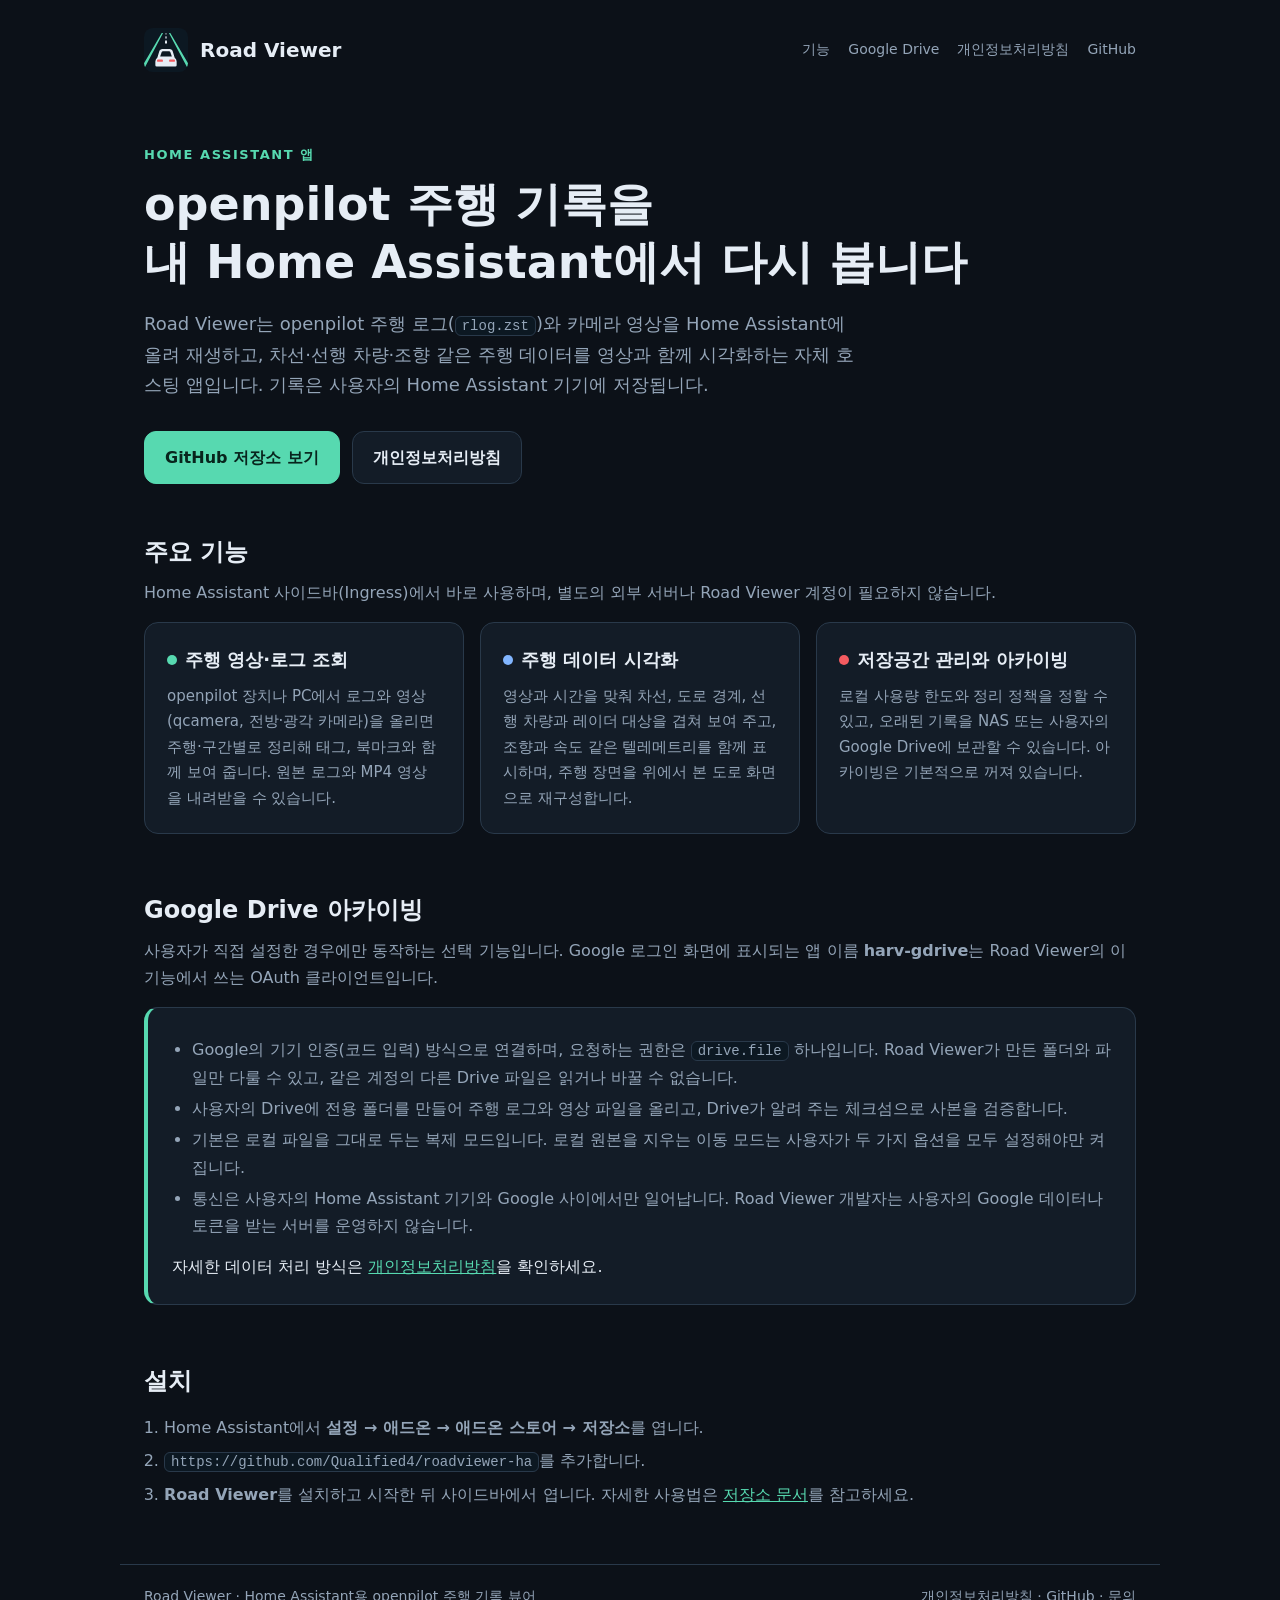
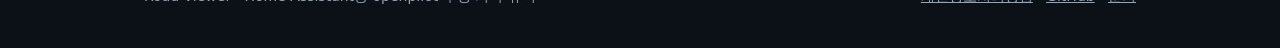
==== docs/index.html @ 6c949504 "docs: GitHub Pages homepage and privacy policy A static homepage for roadviewer.prandiel.dev and a K" ====
<!doctype html>
<html lang="ko">
<head>
<meta charset="utf-8">
<meta name="viewport" content="width=device-width,initial-scale=1">
<title>Road Viewer — Home Assistant용 openpilot 주행 기록 뷰어</title>
<meta name="description" content="Road Viewer는 Home Assistant에서 openpilot 주행 영상과 로그를 조회하고 주행 데이터를 시각화하며, 선택적으로 Google Drive에 보관하는 자체 호스팅 앱입니다.">
<link rel="icon" href="data:image/svg+xml,%3Csvg xmlns='http://www.w3.org/2000/svg' viewBox='0 0 256 256'%3E%3Crect width='256' height='256' rx='52' fill='%230c1822'/%3E%3Cpath d='M0 205 103 29h8L0 239Zm256 0L153 29h-8l111 210Z' fill='%2357d9b0'/%3E%3Cpath d='m78 171 10-33q4-16 20-16h40q16 0 20 16l10 33q12 10 12 24v21q0 8-8 8H74q-8 0-8-8v-21q0-14 12-24Z' fill='%23e6edf5'/%3E%3C/svg%3E">
<style>
:root{color-scheme:dark;--bg:#0c1118;--panel:#131c27;--text:#e6edf5;--muted:#94a5b8;--line:#29394a;--lane:#57d9b0;--edge:#f45b60;--lead:#81b5ff}
*{box-sizing:border-box}
body{margin:0;background:var(--bg);color:var(--text);font:16px/1.7 system-ui,-apple-system,"Segoe UI","Apple SD Gothic Neo","Malgun Gothic",sans-serif}
a{color:var(--lane)}
main,header,footer{max-width:1040px;margin:auto;padding:0 24px}
header{display:flex;align-items:center;justify-content:space-between;flex-wrap:wrap;gap:16px;padding-top:28px}
.brand{display:flex;align-items:center;gap:12px;color:var(--text);text-decoration:none;font-weight:700;font-size:20px}
.brand svg{width:44px;height:44px;flex-shrink:0}
nav{display:flex;flex-wrap:wrap;gap:18px;font-size:14px}
nav a{color:var(--muted);text-decoration:none}
nav a:hover{color:var(--text)}
.hero{padding:72px 0 48px}
.eyebrow{color:var(--lane);font-size:13px;font-weight:700;letter-spacing:.12em}
h1{font-size:clamp(30px,5vw,46px);line-height:1.25;margin:10px 0 18px}
.lead{color:var(--muted);font-size:18px;max-width:720px;margin:0}
.actions{display:flex;flex-wrap:wrap;gap:12px;margin-top:30px}
.button{display:inline-block;padding:12px 20px;border-radius:12px;text-decoration:none;font-weight:600;border:1px solid var(--line);color:var(--text);background:var(--panel)}
.button.primary{background:var(--lane);border-color:var(--lane);color:#08251d}
.grid{display:grid;grid-template-columns:repeat(auto-fit,minmax(280px,1fr));gap:16px;margin:16px 0 56px}
.card{background:var(--panel);border:1px solid var(--line);border-radius:14px;padding:22px}
.card h3{margin:0 0 8px;font-size:18px}
.card p{margin:0;color:var(--muted);font-size:15px}
.dot{display:inline-block;width:10px;height:10px;border-radius:50%;margin-right:8px;vertical-align:1px}
section h2{font-size:24px;margin:0 0 6px}
section>p{color:var(--muted);margin:0 0 4px}
.drive{background:var(--panel);border:1px solid var(--line);border-left:4px solid var(--lane);border-radius:14px;padding:24px;margin:16px 0 56px}
.drive ul{margin:0;padding-left:20px;color:var(--muted)}
.drive li{margin:4px 0}
.drive p{margin:14px 0 0}
code{background:#0c1822;border:1px solid var(--line);border-radius:6px;padding:1px 6px;font-size:14px}
ol.steps{color:var(--muted);padding-left:20px;margin:12px 0 56px}
ol.steps li{margin:6px 0}
footer{border-top:1px solid var(--line);padding-top:20px;padding-bottom:40px;color:var(--muted);font-size:14px;display:flex;flex-wrap:wrap;gap:8px 20px;justify-content:space-between}
footer a{color:var(--muted)}
</style>
</head>
<body>
<header>
 <a class="brand" href="./">
  <svg viewBox="0 0 256 256" aria-hidden="true"><defs><clipPath id="tile"><rect width="256" height="256" rx="52"/></clipPath></defs><g clip-path="url(#tile)"><rect width="256" height="256" fill="#0c1822"/><path d="M0 205 103 29h8L0 239Zm256 0L153 29h-8l111 210Z" fill="#57d9b0"/><path d="m126 29-.5 9h5l-.5-9Zm-1 19-1 13h8l-1-13Zm-2 25-1 17h12l-1-17Z" fill="#e6edf5"/><path d="m78 171 10-33q4-16 20-16h40q16 0 20 16l10 33q12 10 12 24v21q0 8-8 8H74q-8 0-8-8v-21q0-14 12-24Z" fill="#e6edf5"/><path d="m94 166 9-26q2-5 7-5h36q5 0 7 5l9 26Z" fill="#0c1822"/><rect x="76" y="183" width="34" height="14" rx="5" fill="#f45b60"/><rect x="146" y="183" width="34" height="14" rx="5" fill="#f45b60"/></g></svg>
  Road Viewer
 </a>
 <nav aria-label="주요 링크"><a href="#features">기능</a><a href="#google-drive">Google Drive</a><a href="privacy.html">개인정보처리방침</a><a href="https://github.com/Qualified4/roadviewer-ha">GitHub</a></nav>
</header>
<main>
 <section class="hero">
  <div class="eyebrow">HOME ASSISTANT 앱</div>
  <h1>openpilot 주행 기록을<br>내 Home Assistant에서 다시 봅니다</h1>
  <p class="lead">Road Viewer는 openpilot 주행 로그(<code>rlog.zst</code>)와 카메라 영상을 Home Assistant에 올려 재생하고, 차선·선행 차량·조향 같은 주행 데이터를 영상과 함께 시각화하는 자체 호스팅 앱입니다. 기록은 사용자의 Home Assistant 기기에 저장됩니다.</p>
  <div class="actions"><a class="button primary" href="https://github.com/Qualified4/roadviewer-ha">GitHub 저장소 보기</a><a class="button" href="privacy.html">개인정보처리방침</a></div>
 </section>

 <section id="features">
  <h2>주요 기능</h2>
  <p>Home Assistant 사이드바(Ingress)에서 바로 사용하며, 별도의 외부 서버나 Road Viewer 계정이 필요하지 않습니다.</p>
  <div class="grid">
   <article class="card"><h3><span class="dot" style="background:var(--lane)"></span>주행 영상·로그 조회</h3><p>openpilot 장치나 PC에서 로그와 영상(qcamera, 전방·광각 카메라)을 올리면 주행·구간별로 정리해 태그, 북마크와 함께 보여 줍니다. 원본 로그와 MP4 영상을 내려받을 수 있습니다.</p></article>
   <article class="card"><h3><span class="dot" style="background:var(--lead)"></span>주행 데이터 시각화</h3><p>영상과 시간을 맞춰 차선, 도로 경계, 선행 차량과 레이더 대상을 겹쳐 보여 주고, 조향과 속도 같은 텔레메트리를 함께 표시하며, 주행 장면을 위에서 본 도로 화면으로 재구성합니다.</p></article>
   <article class="card"><h3><span class="dot" style="background:var(--edge)"></span>저장공간 관리와 아카이빙</h3><p>로컬 사용량 한도와 정리 정책을 정할 수 있고, 오래된 기록을 NAS 또는 사용자의 Google Drive에 보관할 수 있습니다. 아카이빙은 기본적으로 꺼져 있습니다.</p></article>
  </div>
 </section>

 <section id="google-drive">
  <h2>Google Drive 아카이빙</h2>
  <p>사용자가 직접 설정한 경우에만 동작하는 선택 기능입니다. Google 로그인 화면에 표시되는 앱 이름 <strong>harv-gdrive</strong>는 Road Viewer의 이 기능에서 쓰는 OAuth 클라이언트입니다.</p>
  <div class="drive">
   <ul>
    <li>Google의 기기 인증(코드 입력) 방식으로 연결하며, 요청하는 권한은 <code>drive.file</code> 하나입니다. Road Viewer가 만든 폴더와 파일만 다룰 수 있고, 같은 계정의 다른 Drive 파일은 읽거나 바꿀 수 없습니다.</li>
    <li>사용자의 Drive에 전용 폴더를 만들어 주행 로그와 영상 파일을 올리고, Drive가 알려 주는 체크섬으로 사본을 검증합니다.</li>
    <li>기본은 로컬 파일을 그대로 두는 복제 모드입니다. 로컬 원본을 지우는 이동 모드는 사용자가 두 가지 옵션을 모두 설정해야만 켜집니다.</li>
    <li>통신은 사용자의 Home Assistant 기기와 Google 사이에서만 일어납니다. Road Viewer 개발자는 사용자의 Google 데이터나 토큰을 받는 서버를 운영하지 않습니다.</li>
   </ul>
   <p>자세한 데이터 처리 방식은 <a href="privacy.html">개인정보처리방침</a>을 확인하세요.</p>
  </div>
 </section>

 <section id="install">
  <h2>설치</h2>
  <ol class="steps">
   <li>Home Assistant에서 <strong>설정 → 애드온 → 애드온 스토어 → 저장소</strong>를 엽니다.</li>
   <li><code>https://github.com/Qualified4/roadviewer-ha</code>를 추가합니다.</li>
   <li><strong>Road Viewer</strong>를 설치하고 시작한 뒤 사이드바에서 엽니다. 자세한 사용법은 <a href="https://github.com/Qualified4/roadviewer-ha">저장소 문서</a>를 참고하세요.</li>
  </ol>
 </section>
</main>
<footer>
 <span>Road Viewer · Home Assistant용 openpilot 주행 기록 뷰어</span>
 <span><a href="privacy.html">개인정보처리방침</a> · <a href="https://github.com/Qualified4/roadviewer-ha">GitHub</a> · <a href="https://github.com/Qualified4/roadviewer-ha/issues">문의</a></span>
</footer>
</body>
</html>
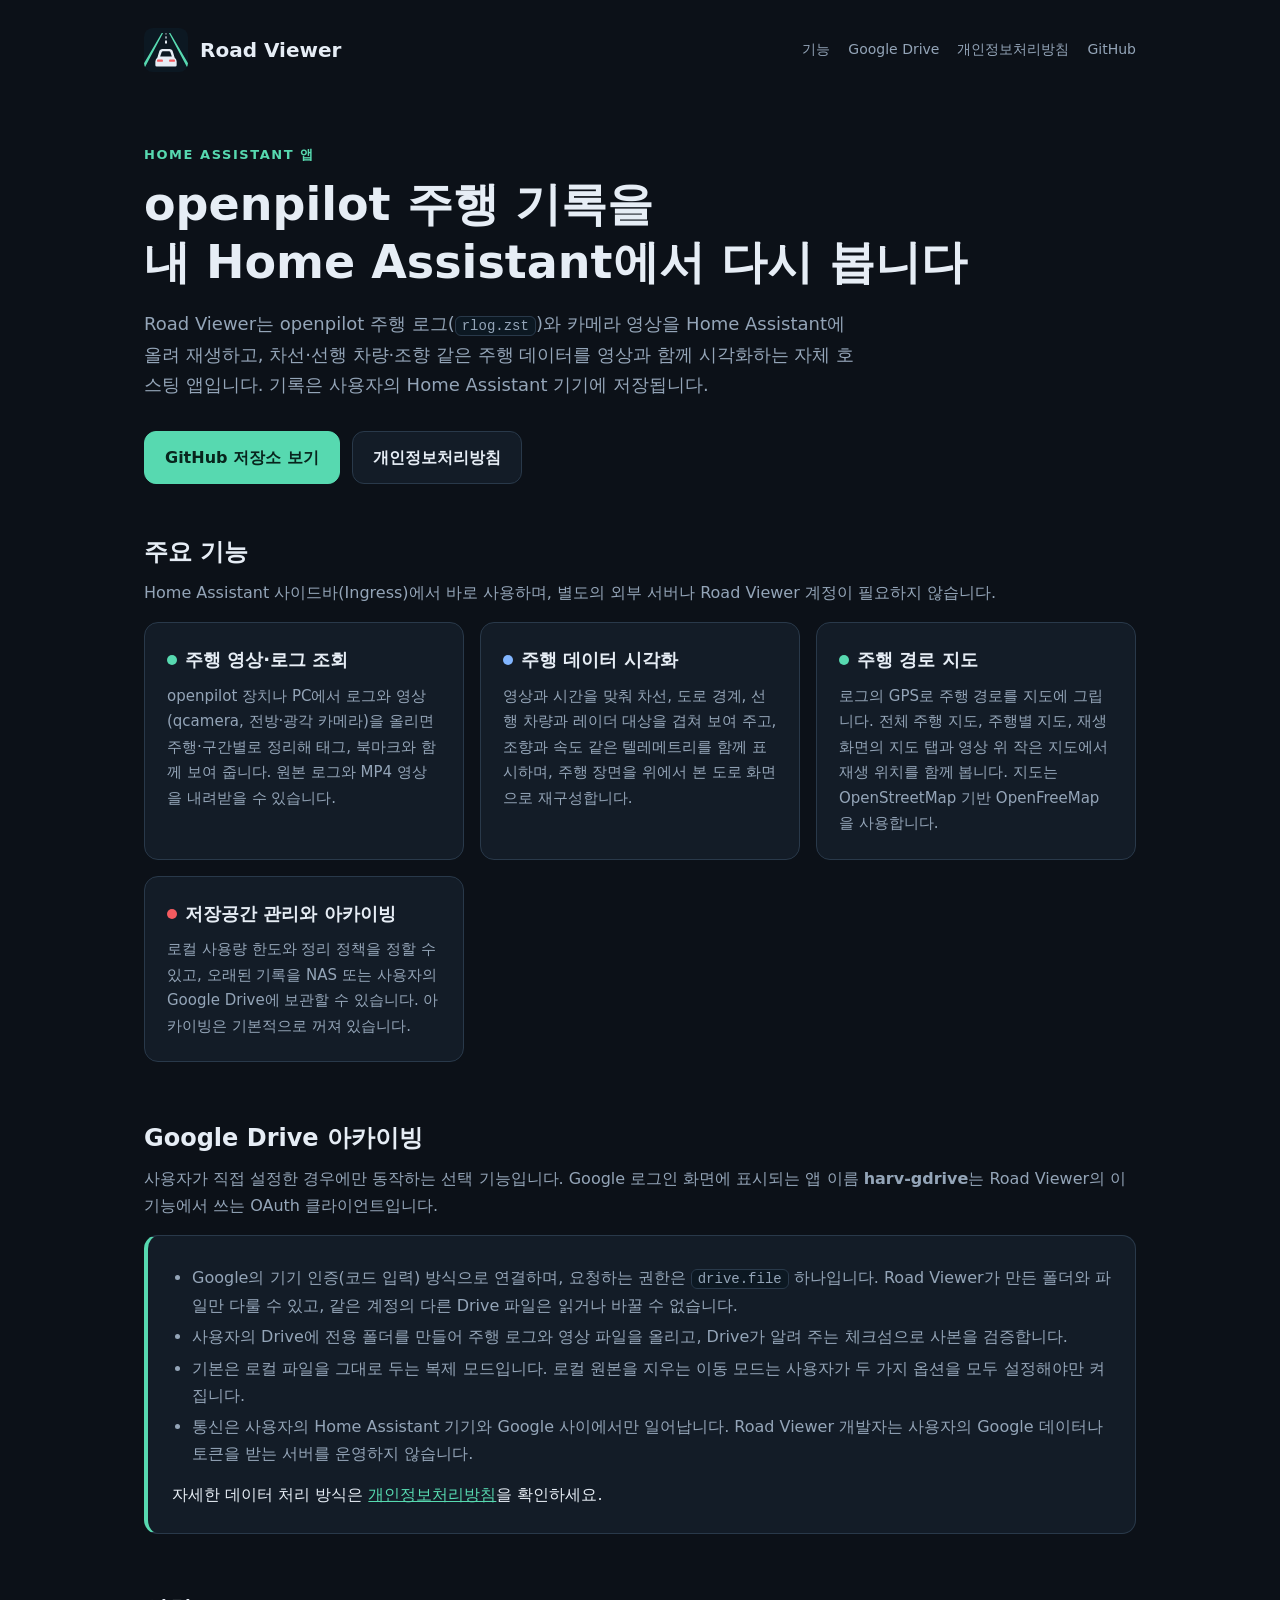
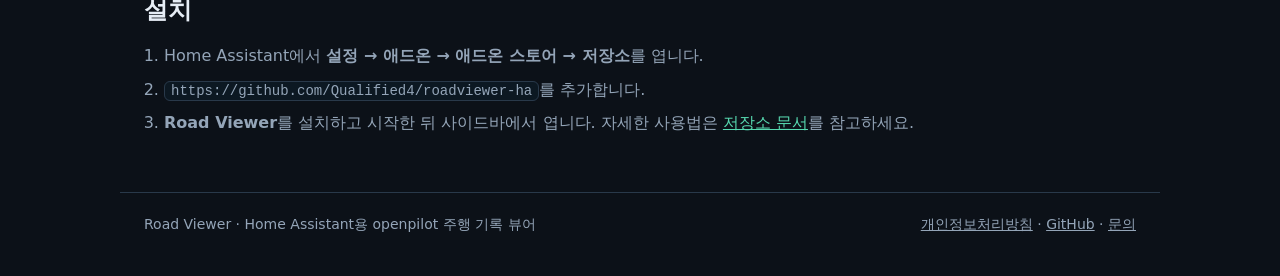
==== commit 204e4f43: "Release 1.2.1: map display popover, centred resizable small map, map fixes, docs and screenshots - M" ====
--- a/docs/index.html
+++ b/docs/index.html
@@ -65,6 +65,7 @@
   <div class="grid">
    <article class="card"><h3><span class="dot" style="background:var(--lane)"></span>주행 영상·로그 조회</h3><p>openpilot 장치나 PC에서 로그와 영상(qcamera, 전방·광각 카메라)을 올리면 주행·구간별로 정리해 태그, 북마크와 함께 보여 줍니다. 원본 로그와 MP4 영상을 내려받을 수 있습니다.</p></article>
    <article class="card"><h3><span class="dot" style="background:var(--lead)"></span>주행 데이터 시각화</h3><p>영상과 시간을 맞춰 차선, 도로 경계, 선행 차량과 레이더 대상을 겹쳐 보여 주고, 조향과 속도 같은 텔레메트리를 함께 표시하며, 주행 장면을 위에서 본 도로 화면으로 재구성합니다.</p></article>
+   <article class="card"><h3><span class="dot" style="background:var(--lane)"></span>주행 경로 지도</h3><p>로그의 GPS로 주행 경로를 지도에 그립니다. 전체 주행 지도, 주행별 지도, 재생 화면의 지도 탭과 영상 위 작은 지도에서 재생 위치를 함께 봅니다. 지도는 OpenStreetMap 기반 OpenFreeMap을 사용합니다.</p></article>
    <article class="card"><h3><span class="dot" style="background:var(--edge)"></span>저장공간 관리와 아카이빙</h3><p>로컬 사용량 한도와 정리 정책을 정할 수 있고, 오래된 기록을 NAS 또는 사용자의 Google Drive에 보관할 수 있습니다. 아카이빙은 기본적으로 꺼져 있습니다.</p></article>
   </div>
  </section>
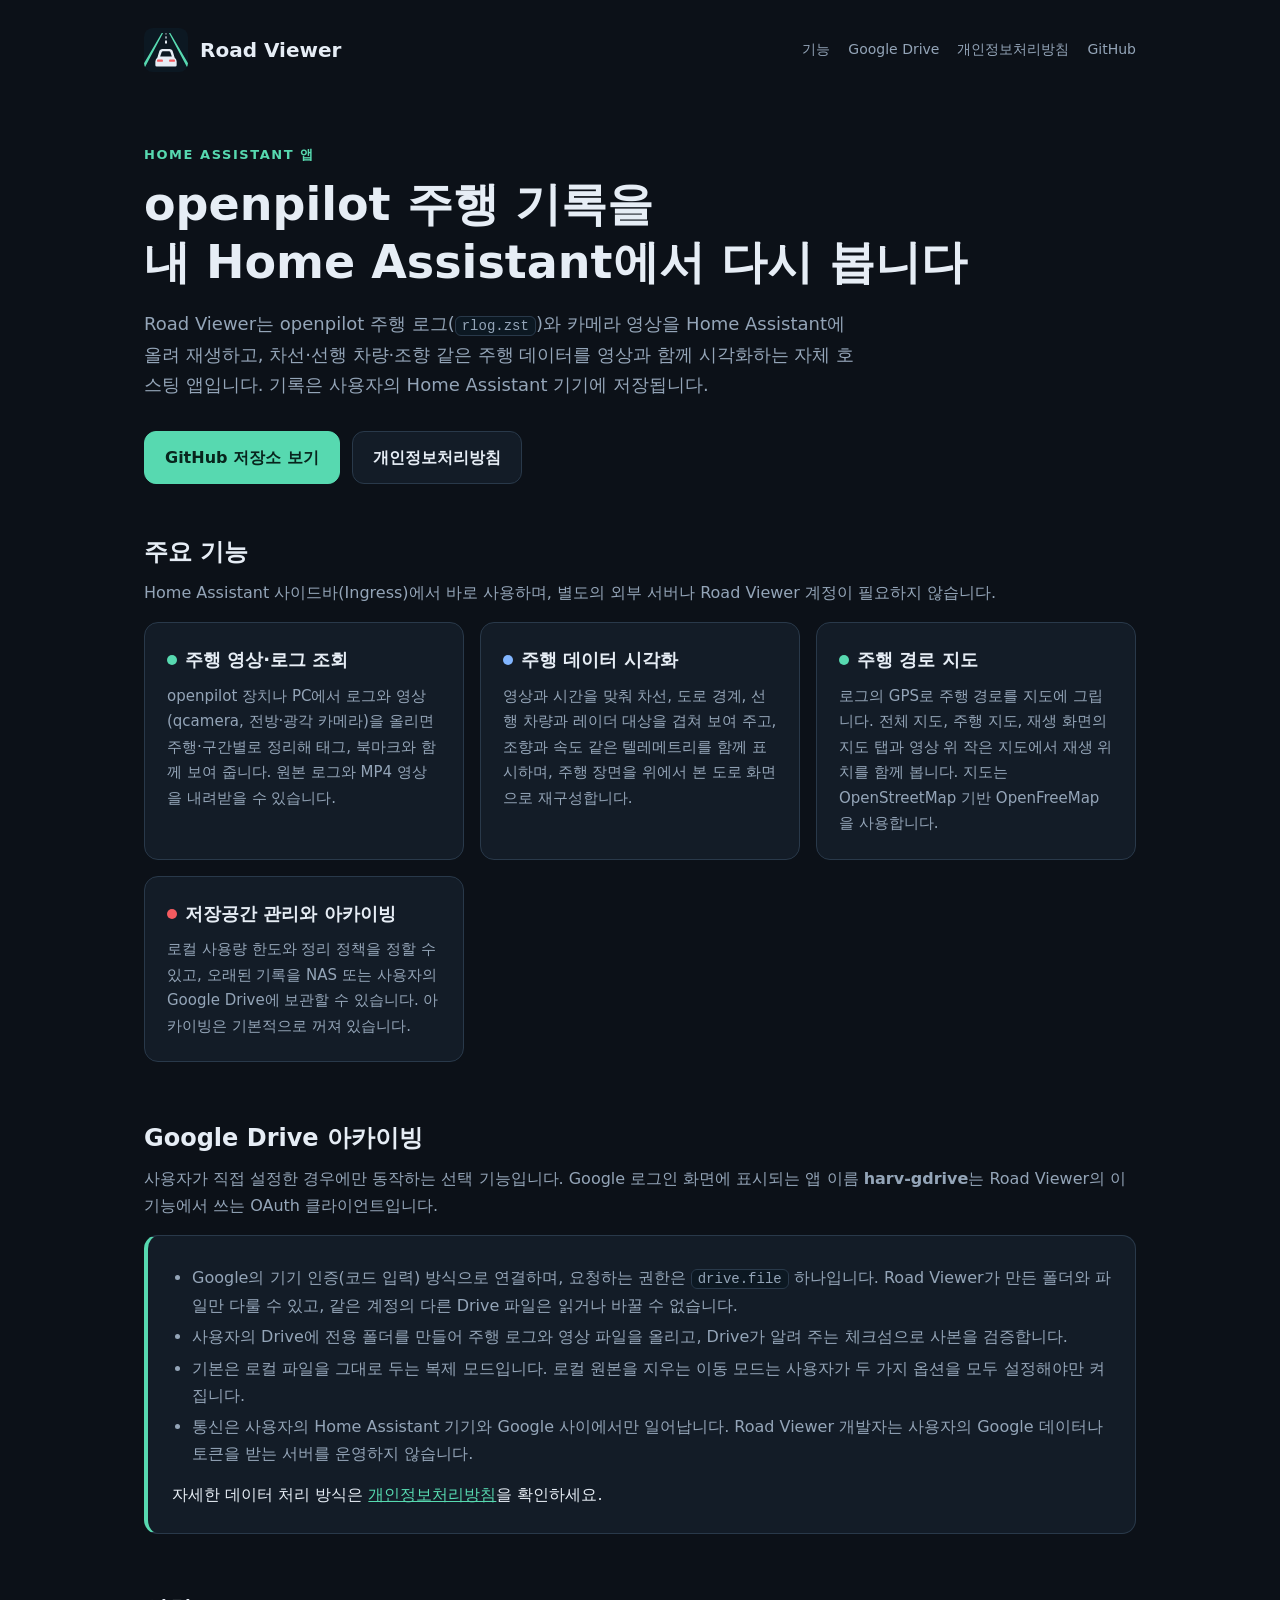
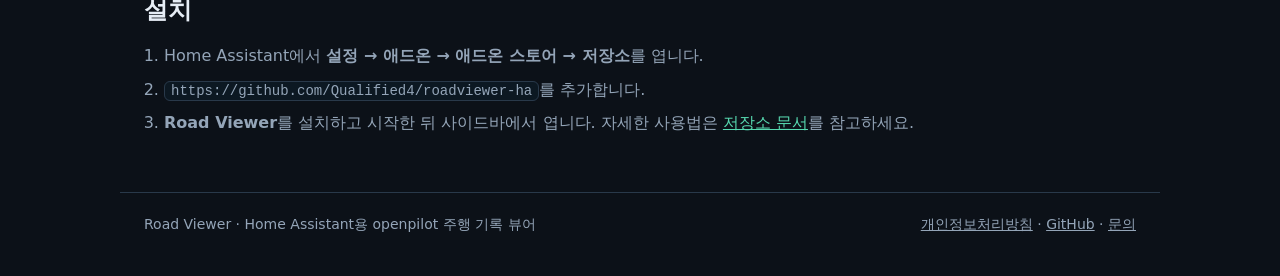
==== commit 62bb7e18: "Release 1.2.16: stale edge fades on the map lists, bar waits for the folding list, tapped rows centr" ====
--- a/docs/index.html
+++ b/docs/index.html
@@ -65,7 +65,7 @@
   <div class="grid">
    <article class="card"><h3><span class="dot" style="background:var(--lane)"></span>주행 영상·로그 조회</h3><p>openpilot 장치나 PC에서 로그와 영상(qcamera, 전방·광각 카메라)을 올리면 주행·구간별로 정리해 태그, 북마크와 함께 보여 줍니다. 원본 로그와 MP4 영상을 내려받을 수 있습니다.</p></article>
    <article class="card"><h3><span class="dot" style="background:var(--lead)"></span>주행 데이터 시각화</h3><p>영상과 시간을 맞춰 차선, 도로 경계, 선행 차량과 레이더 대상을 겹쳐 보여 주고, 조향과 속도 같은 텔레메트리를 함께 표시하며, 주행 장면을 위에서 본 도로 화면으로 재구성합니다.</p></article>
-   <article class="card"><h3><span class="dot" style="background:var(--lane)"></span>주행 경로 지도</h3><p>로그의 GPS로 주행 경로를 지도에 그립니다. 전체 주행 지도, 주행별 지도, 재생 화면의 지도 탭과 영상 위 작은 지도에서 재생 위치를 함께 봅니다. 지도는 OpenStreetMap 기반 OpenFreeMap을 사용합니다.</p></article>
+   <article class="card"><h3><span class="dot" style="background:var(--lane)"></span>주행 경로 지도</h3><p>로그의 GPS로 주행 경로를 지도에 그립니다. 전체 지도, 주행 지도, 재생 화면의 지도 탭과 영상 위 작은 지도에서 재생 위치를 함께 봅니다. 지도는 OpenStreetMap 기반 OpenFreeMap을 사용합니다.</p></article>
    <article class="card"><h3><span class="dot" style="background:var(--edge)"></span>저장공간 관리와 아카이빙</h3><p>로컬 사용량 한도와 정리 정책을 정할 수 있고, 오래된 기록을 NAS 또는 사용자의 Google Drive에 보관할 수 있습니다. 아카이빙은 기본적으로 꺼져 있습니다.</p></article>
   </div>
  </section>
